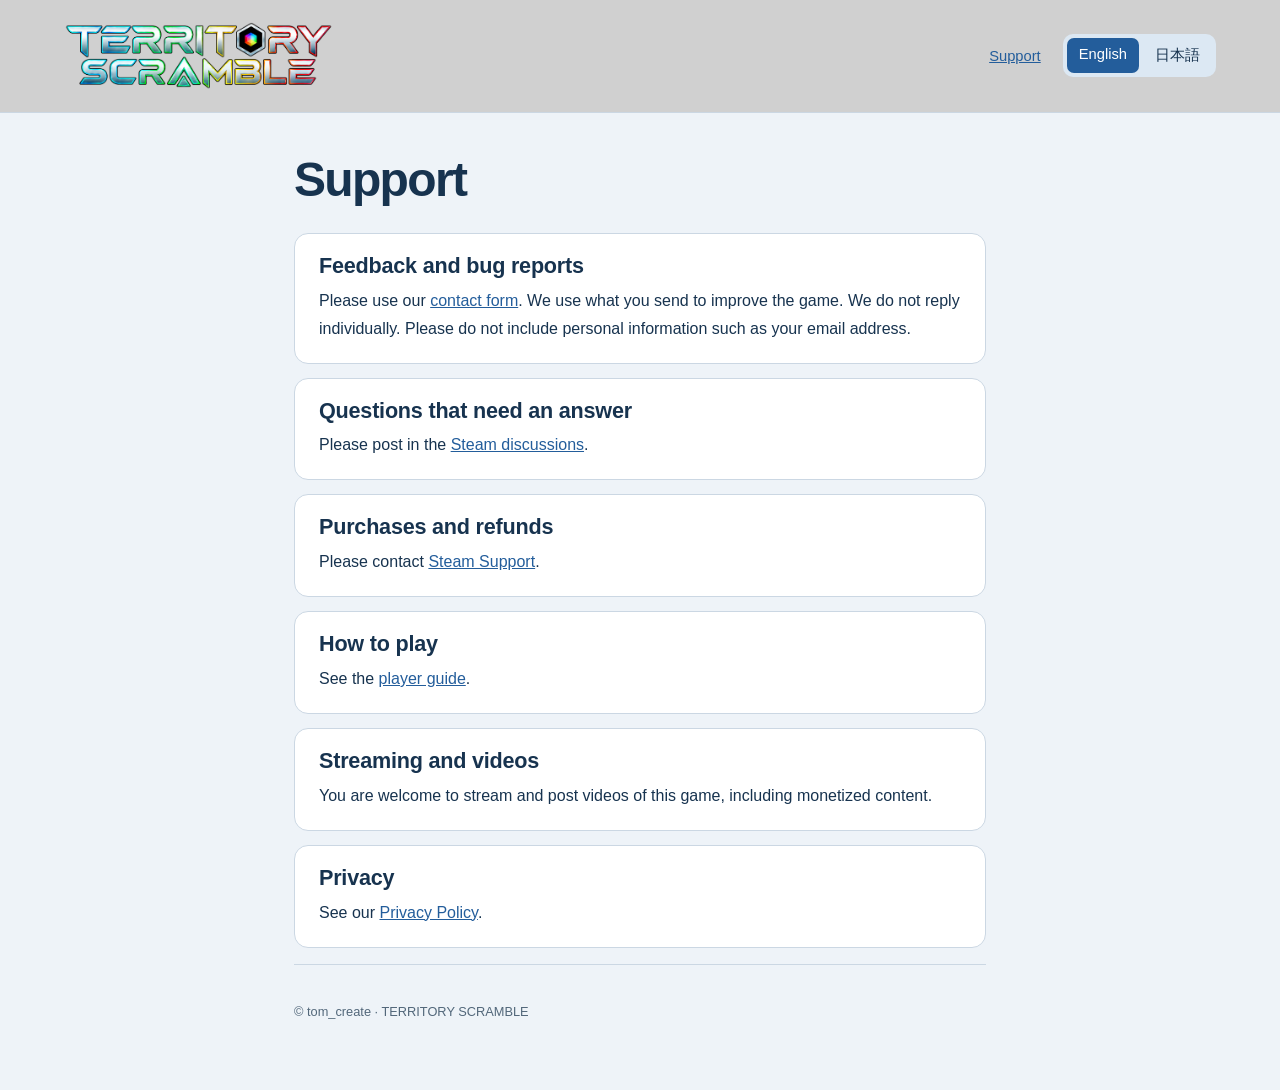
==== support/index.html @ 5dc8f44b "feat: add support and privacy policy pages Generated from the game repository (docs/legal/privacy-po" ====
<!doctype html>
<html lang="en">
<head>
  <meta charset="utf-8">
  <meta name="viewport" content="width=device-width,initial-scale=1">
  <meta name="description" content="Support for TERRITORY SCRAMBLE: feedback, bug reports, questions and privacy.">
  <meta name="color-scheme" content="light">
  <title>Support · Territory Scramble</title>
  <link rel="icon" href="../assets/title-logo.png" type="image/png">
  <link rel="stylesheet" href="../styles.css">
  <style>.doc{max-width:820px;margin:0 auto;padding:40px 5% 0}.doc h1{font-size:clamp(2rem,4vw,3rem)}.doc h2{font-size:1.35rem;letter-spacing:-.01em;margin-top:2.2em}.doc ul{line-height:1.75;padding-left:1.4em;margin:0 0 1em}.doc code{background:#dde8f2;padding:1px 6px;border-radius:5px}.doc .effective{color:var(--muted)}.doc a{overflow-wrap:anywhere}.doc .support-list{list-style:none;padding:0}.support-list li{background:var(--white);border:1px solid var(--line);border-radius:var(--radius);padding:20px 24px;margin-bottom:14px}.support-list h2{margin:0 0 .4em}.support-list p{margin:0}</style>
</head>
<body>
  <header class="site-header">
    <a href="../index.html" class="brand" aria-label="Player guide"><img src="../assets/title-logo.png" width="1280" height="321" alt="Territory Scramble"></a>
    <div class="edition"><a href="index.html">Support</a><nav class="language-switch" aria-label="Language"><a href="index.html" lang="en" hreflang="en" aria-current="page">English</a><a href="ja.html" lang="ja" hreflang="ja">日本語</a></nav></div>
  </header>
  <main class="doc">
    <h1>Support</h1>
    <ul class="support-list">
      <li><h2>Feedback and bug reports</h2><p>Please use our <a href="https://forms.gle/guhh2szr1DyuRirg9">contact form</a>. We use what you send to improve the game. We do not reply individually. Please do not include personal information such as your email address.</p></li>
      <li><h2>Questions that need an answer</h2><p>Please post in the <a href="https://steamcommunity.com/app/5186230/discussions/">Steam discussions</a>.</p></li>
      <li><h2>Purchases and refunds</h2><p>Please contact <a href="https://help.steampowered.com/">Steam Support</a>.</p></li>
      <li><h2>How to play</h2><p>See the <a href="../index.html">player guide</a>.</p></li>
      <li><h2>Streaming and videos</h2><p>You are welcome to stream and post videos of this game, including monetized content.</p></li>
      <li><h2>Privacy</h2><p>See our <a href="privacy.html">Privacy Policy</a>.</p></li>
    </ul>
    <footer class="page-footer"><p>© tom_create · TERRITORY SCRAMBLE</p></footer>
  </main>
</body>
</html>
---- styles.css ----
:root{--paper:#eef3f8;--white:#fff;--ink:#17334f;--muted:#52677a;--line:#cbd7e3;--blue:#235d9b;--red:#af372f;--green:#236141;--radius:14px;font-family:"Segoe UI",Tahoma,sans-serif;color:var(--ink);background:var(--paper);font-synthesis:none;scroll-behavior:smooth;scroll-padding-top:100px}
*{box-sizing:border-box}body{margin:0}button,a{-webkit-tap-highlight-color:transparent}a{color:var(--blue)}a:hover{text-decoration-thickness:2px}button{font:inherit}button,a,summary{touch-action:manipulation}:focus-visible{outline:3px solid #d08416;outline-offset:5px}img{max-width:100%;height:auto;display:block}p{line-height:1.75;margin:0 0 1em}h1,h2,h3{line-height:1.12;letter-spacing:-.035em;margin:0 0 .55em}h1{font-size:clamp(2.8rem,5.2vw,5.2rem);font-weight:750}h2{font-size:clamp(1.8rem,3vw,2.7rem);font-weight:700}h3{font-size:2.2rem}figure{margin:0}button{cursor:pointer}section{scroll-margin-top:22px}.site-header{min-height:100px;max-width:1510px;margin:auto;display:flex;align-items:center;justify-content:space-between;padding:22px 5%;gap:24px;border-bottom:1px solid var(--line)}.brand{width:270px;flex-shrink:0}.edition{display:flex;align-items:center;gap:22px;font-size:.92rem}.language{background:#dce8f3;padding:7px 13px;border-radius:30px}.page-layout{max-width:1510px;margin:0 auto;display:grid;grid-template-columns:220px minmax(0,1fr);gap:50px;padding:0 5%}.contents{position:sticky;top:30px;align-self:start;padding-top:52px;font-size:.93rem}.contents-title{font-weight:700;color:var(--muted);margin-bottom:18px}.contents nav{display:flex;flex-direction:column;gap:5px}.contents nav a{padding:12px 14px;text-decoration:none;color:var(--ink);border-left:3px solid transparent;border-radius:0 8px 8px 0}.contents nav a:hover,.contents nav a[aria-current]{background:#dde8f2;border-left-color:var(--blue)}.edition-note{margin:38px 0 0 16px;font-size:.8rem;color:var(--muted)}.edition-note p{margin-top:8px}.prototype-dot{display:inline-block;width:7px;height:7px;border-radius:50%;background:#a36b1e;margin-right:7px}main{min-width:0}.chapter-intro{padding:64px 0 36px}.chapter-label{color:var(--blue);font-size:1rem;font-weight:600;margin-bottom:15px}.lead{font-size:1.2rem;line-height:1.7;max-width:620px}.rule-switch{display:flex;align-items:center;flex-wrap:wrap;gap:6px;font-size:.9rem;margin-top:26px}.switch-icon{display:inline-block;width:28px;height:16px;background:var(--green);border-radius:12px;margin-right:6px;position:relative}.switch-icon:after{content:"";position:absolute;border-radius:50%;background:#fff;width:10px;height:10px;right:3px;top:3px}.comparison{background:var(--white);border:1px solid var(--line);border-radius:var(--radius);overflow:hidden;box-shadow:0 14px 36px #193b5910}.comparison-toolbar{display:flex;align-items:center;justify-content:space-between;gap:12px;padding:13px 18px}.state-buttons{display:flex;padding:4px;background:var(--paper);border-radius:9px;gap:4px}.state-buttons button{border:0;background:transparent;border-radius:6px;color:var(--muted);padding:9px 22px;font-weight:600}.state-buttons button[aria-pressed=true]{background:var(--blue);color:#fff}.example-label{font-size:.85rem;color:var(--red);font-weight:600}.image-button{display:block;width:100%;padding:0;border:0;position:relative;background:#15283b;border-radius:10px;overflow:hidden;text-align:left}.comparison-image{border-radius:0}.image-button img{width:100%;object-fit:cover}.zoom-label{position:absolute;bottom:14px;right:14px;background:#102c45e8;color:white;font-size:.75rem;padding:7px 10px;border:1px solid #ffffff50;border-radius:6px}.comparison figcaption{padding:20px 25px;line-height:1.65;font-size:.95rem;min-height:94px}.comparison figcaption strong{display:block;margin-bottom:3px}.steps{list-style:none;padding:32px 0 10px;margin:0;display:grid;grid-template-columns:repeat(3,1fr);gap:26px}.step-number{width:33px;height:33px;display:grid;place-items:center;background:var(--blue);color:white;clip-path:polygon(25% 0,75% 0,100% 50%,75% 100%,25% 100%,0 50%);margin-bottom:16px;font-weight:700}.steps h2{font-size:1.15rem;letter-spacing:-.02em;line-height:1.3}.steps p{font-size:.92rem;color:var(--muted);line-height:1.7}.tip{padding:18px 22px;border-left:4px solid var(--blue);background:#e0eaf4;border-radius:0 9px 9px 0;font-size:.96rem}.chapter{padding-top:68px}.section-heading{margin-bottom:30px}.section-heading p{max-width:630px;color:var(--muted)}.section-heading .chapter-label{color:var(--blue)}.rule-table-wrap{overflow-x:auto;margin-bottom:22px}.rule-table{border-collapse:collapse;width:100%;font-size:.9rem;line-height:1.65;text-align:left;background:white;border-radius:10px;overflow:hidden}.rule-table th,.rule-table td{padding:17px 18px;border-bottom:1px solid var(--line);vertical-align:top}.rule-table thead{background:#dde8f2;color:var(--ink);font-size:.83rem}.rule-table tbody th{width:29%;font-weight:600}.yes{font-weight:600;color:var(--green)}.no{font-weight:600;color:var(--muted)}details{border-bottom:1px solid var(--line)}summary{cursor:pointer;list-style:none;padding:20px 34px 20px 0;font-weight:600;line-height:1.5;position:relative}summary::-webkit-details-marker{display:none}summary:after{content:"+";position:absolute;right:4px;top:18px;font-size:1.5rem;font-weight:400;color:var(--blue)}details[open] summary:after{content:"−"}.details-body{max-width:730px;color:var(--muted);font-size:.96rem;padding:0 26px 10px 0}.item{display:grid;grid-template-columns:1fr 1fr;align-items:center;gap:34px;padding:30px 0 34px;border-top:1px solid var(--line)}.item figure figcaption{font-size:.8rem;color:var(--muted);padding-top:9px}.item-copy p{font-size:.96rem}.item-category{font-size:.82rem!important;color:var(--blue);font-weight:600;margin-bottom:9px}.item-copy h3{margin-bottom:15px}.stats{margin:24px 0;display:flex;flex-wrap:wrap;gap:17px 23px}.stats div{min-width:85px}.stats dt{font-size:.75rem;color:var(--muted);margin-bottom:5px}.stats dd{margin:0;font-size:1.2rem;font-weight:650}.field-note{font-size:.87rem!important;color:var(--muted);line-height:1.65}.field-note strong{color:var(--ink)}.scope-note{font-size:.87rem;padding:17px 20px;background:#dfe8f0;border-radius:8px}.questions{padding-bottom:65px}.page-footer{border-top:1px solid var(--line);padding:36px 0 55px;font-size:.8rem;color:var(--muted)}.page-footer img{width:180px;margin-bottom:22px}.page-footer p{max-width:670px;line-height:1.65}.page-footer a{display:inline-block;margin-top:5px}.skip-link{position:fixed;left:15px;top:-80px;z-index:30;background:white;padding:12px}.skip-link:focus{top:15px}.sr-only{position:absolute;width:1px;height:1px;overflow:hidden;clip:rect(0,0,0,0)}dialog{width:min(1400px,96vw);max-height:95vh;border:0;padding:12px;background:#102337;color:white;border-radius:12px}dialog::backdrop{background:#061320e8}dialog img{max-height:78vh;width:100%;object-fit:contain}.close-viewer{display:block;margin:0 0 12px auto;padding:9px 16px;border:1px solid #ffffff60;border-radius:6px;background:transparent;color:white}.close-viewer span{padding-left:12px}.viewer-caption{margin:12px 6px 3px;font-size:.9rem}.no-script{padding:20px}
@media(min-width:1500px){.page-layout{gap:70px;grid-template-columns:240px minmax(0,1fr)}}
@media(max-width:1050px){.page-layout{grid-template-columns:170px minmax(0,1fr);gap:28px;padding:0 4%}.site-header{padding-inline:4%}.contents nav a{padding:10px 8px}.item{gap:22px}.steps{gap:17px}.stats{gap:15px}.rule-table th,.rule-table td{padding:14px 12px}}
@media(max-width:760px){:root{scroll-padding-top:78px}.site-header{min-height:80px;padding:18px 5%}.brand{width:210px}.edition{font-size:.8rem}.edition>span:first-child{display:none}.page-layout{display:block;padding:0 5%}.contents{padding:0;margin:0 -5.56%;background:var(--paper);top:0;z-index:10;border-bottom:1px solid var(--line)}.contents-title,.edition-note{display:none}.contents nav{flex-direction:row;overflow-x:auto;padding:8px 5%;gap:8px;scrollbar-width:thin}.contents nav a{white-space:nowrap;font-size:.8rem;padding:9px 10px;border-left:0;border-bottom:2px solid transparent;border-radius:6px}.contents nav a:hover,.contents nav a[aria-current]{border-bottom-color:var(--blue)}.chapter-intro{padding-top:40px}.lead{font-size:1.08rem}.comparison-toolbar{padding:10px}.state-buttons button{padding:8px 16px}.example-label{font-size:.74rem}.comparison figcaption{padding:17px 18px;font-size:.88rem;min-height:117px}.steps{grid-template-columns:1fr;gap:17px;padding-top:27px}.steps li{display:grid;grid-template-columns:33px 1fr;column-gap:14px}.step-number{grid-row:span 2}.steps h2{margin:3px 0 7px}.steps p{grid-column:2;margin:0}.tip{margin-top:22px}.chapter{padding-top:48px}.rule-table{font-size:.8rem;min-width:460px}.rule-table th,.rule-table td{padding:13px 10px}.item{grid-template-columns:1fr;padding:25px 0;gap:19px}.item figure{max-width:560px}.item h3{font-size:1.8rem}.item-copy>p{max-width:600px}.stats{gap:28px;margin:20px 0}.item-copy .field-note{margin-bottom:0}.section-heading{margin-bottom:24px}.zoom-label{font-size:.65rem;padding:6px 8px;bottom:9px;right:9px}summary{font-size:.91rem}.page-footer{padding-bottom:35px}}
@media(prefers-reduced-motion:reduce){:root{scroll-behavior:auto}}
@media print{body{background:white}.contents,.site-header,.zoom-label,.state-buttons,.skip-link,dialog{display:none}.page-layout{display:block;padding:0}main{max-width:100%}.chapter-intro{padding-top:0}h1{font-size:34pt}.chapter{padding-top:25px}.comparison,.item{break-inside:avoid;box-shadow:none}details .details-body{display:block!important}details{break-inside:avoid}.comparison-image{width:80%;margin:auto}.page-footer{font-size:9pt}}
.language-switch{display:flex;gap:4px;padding:4px;background:#dce8f3;border-radius:10px;white-space:nowrap}
.language-switch a{display:block;padding:8px 12px;border-radius:7px;text-decoration:none;color:var(--ink)}
.language-switch a[aria-current="page"]{background:var(--blue);color:white}
html:lang(ja){font-family:"Yu Gothic UI","Meiryo","Segoe UI",sans-serif}
html:lang(ja) h1,html:lang(ja) h2,html:lang(ja) h3{line-height:1.35;letter-spacing:0}
html:lang(ja) h1{font-size:clamp(2rem,4.4vw,4.3rem)}
html:lang(ja) h2{font-size:clamp(1.6rem,2.5vw,2.3rem)}
html:lang(ja) .steps h2{font-size:1.1rem}
@media(max-width:760px){.site-header{flex-wrap:wrap;gap:12px}.site-header .brand{width:min(210px,100%)}.site-header .edition{margin-left:auto}.language-switch a{padding:8px 10px}}
@media print{.language-switch{display:none}}

.guide-capture{margin:24px 0 30px}.guide-capture figcaption{font-size:.85rem;color:var(--muted);line-height:1.65;padding-top:10px}.capture-pair{display:grid;grid-template-columns:1fr 1fr;gap:22px}.capture-pair .guide-capture{margin-top:0}.guide-subheading{font-size:1.5rem;margin-top:36px;line-height:1.4}.instruction-list{padding-left:1.5em;line-height:1.85}.instruction-list li{padding:0 0 14px 6px}.instruction-list li::marker{color:var(--blue);font-weight:700}@media(max-width:760px){.capture-pair{grid-template-columns:1fr;gap:0}.guide-subheading{font-size:1.3rem}}

#controls kbd{display:inline-block;min-width:1.7em;padding:1px 5px;border:1px solid #b7cada;border-bottom-width:2px;border-radius:4px;background:#fff;font:inherit;font-size:.9em;text-align:center;white-space:nowrap}#controls caption{text-align:left;padding:0 0 12px;color:var(--muted);line-height:1.6}
.site-header{background:#d0d0d0}
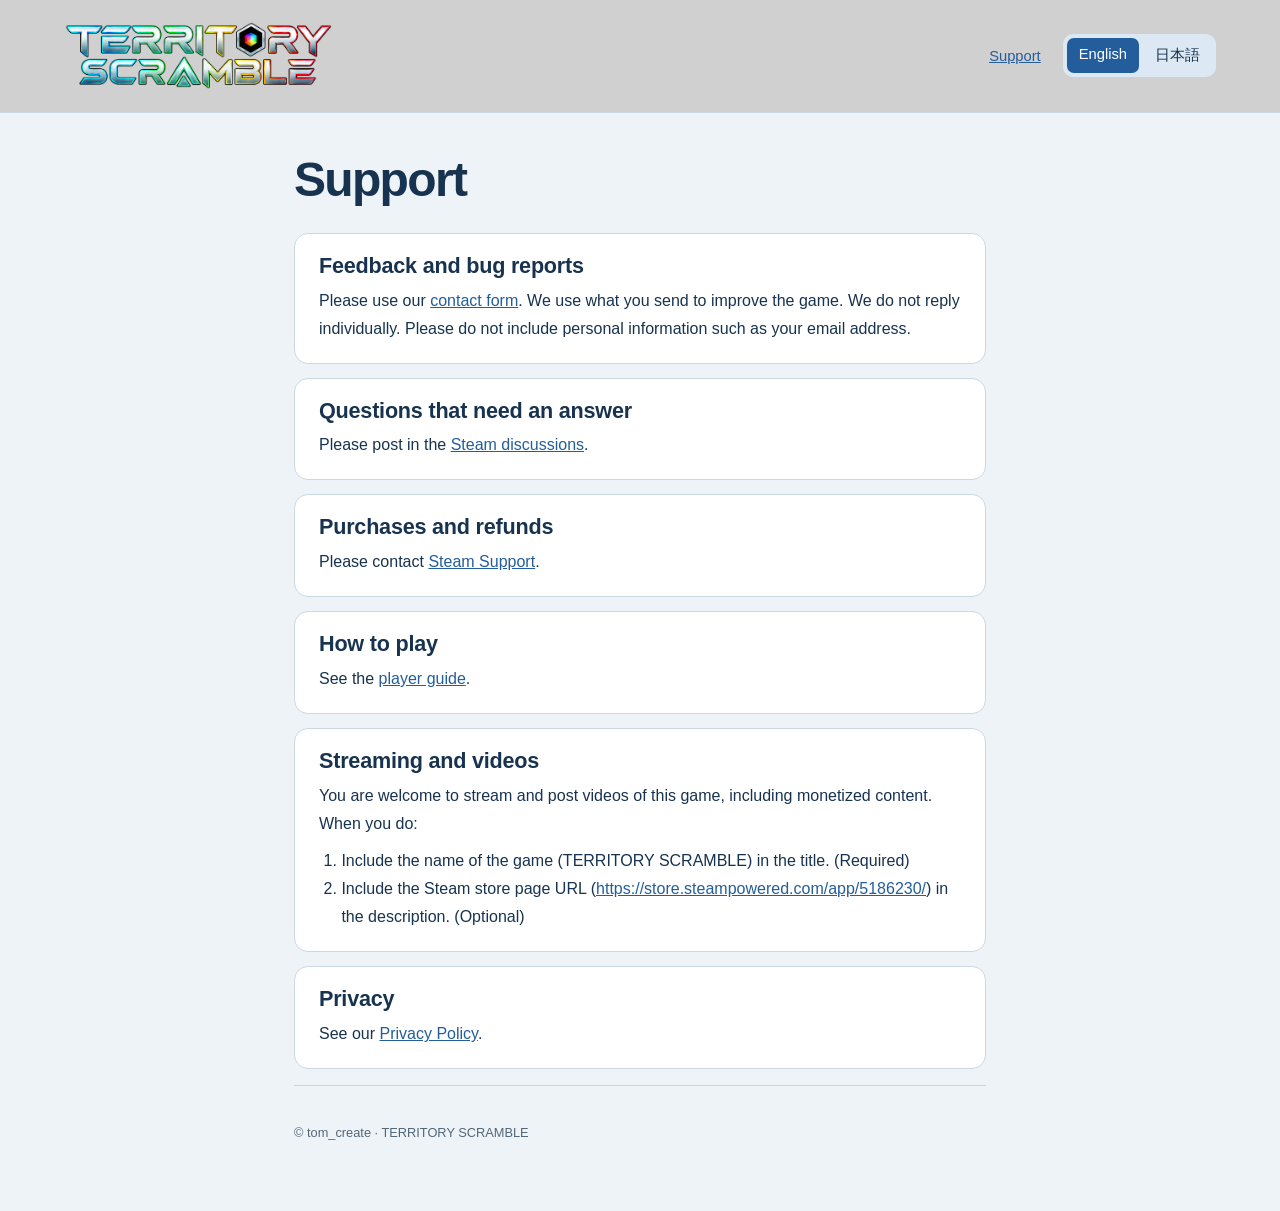
==== commit 75cf90c6: "style: fit policy titles on one line; add streaming conditions Co-Authored-By: Claude Opus 5.5 <nore" ====
--- a/support/index.html
+++ b/support/index.html
@@ -8,7 +8,7 @@
   <title>Support · Territory Scramble</title>
   <link rel="icon" href="../assets/title-logo.png" type="image/png">
   <link rel="stylesheet" href="../styles.css">
-  <style>.doc{max-width:820px;margin:0 auto;padding:40px 5% 0}.doc h1{font-size:clamp(2rem,4vw,3rem)}.doc h2{font-size:1.35rem;letter-spacing:-.01em;margin-top:2.2em}.doc ul{line-height:1.75;padding-left:1.4em;margin:0 0 1em}.doc code{background:#dde8f2;padding:1px 6px;border-radius:5px}.doc .effective{color:var(--muted)}.doc a{overflow-wrap:anywhere}.doc .support-list{list-style:none;padding:0}.support-list li{background:var(--white);border:1px solid var(--line);border-radius:var(--radius);padding:20px 24px;margin-bottom:14px}.support-list h2{margin:0 0 .4em}.support-list p{margin:0}</style>
+  <style>.doc{max-width:820px;margin:0 auto;padding:40px 5% 0}.doc h1{font-size:clamp(2rem,4vw,3rem)}.doc h1.policy-title{font-size:clamp(1.3rem,3.4vw,2rem);letter-spacing:-.01em}.support-list ol{line-height:1.75;margin:.6em 0 0;padding-left:1.4em}main.doc h2{font-size:1.35rem;letter-spacing:-.01em;margin-top:2.2em}.doc ul{line-height:1.75;padding-left:1.4em;margin:0 0 1em}.doc code{background:#dde8f2;padding:1px 6px;border-radius:5px}.doc .effective{color:var(--muted)}.doc a{overflow-wrap:anywhere}.doc .support-list{list-style:none;padding:0}.support-list > li{background:var(--white);border:1px solid var(--line);border-radius:var(--radius);padding:20px 24px;margin-bottom:14px}main.doc .support-list h2{margin:0 0 .4em}.support-list p{margin:0}</style>
 </head>
 <body>
   <header class="site-header">
@@ -22,7 +22,7 @@
       <li><h2>Questions that need an answer</h2><p>Please post in the <a href="https://steamcommunity.com/app/5186230/discussions/">Steam discussions</a>.</p></li>
       <li><h2>Purchases and refunds</h2><p>Please contact <a href="https://help.steampowered.com/">Steam Support</a>.</p></li>
       <li><h2>How to play</h2><p>See the <a href="../index.html">player guide</a>.</p></li>
-      <li><h2>Streaming and videos</h2><p>You are welcome to stream and post videos of this game, including monetized content.</p></li>
+      <li><h2>Streaming and videos</h2><p>You are welcome to stream and post videos of this game, including monetized content. When you do:</p><ol><li>Include the name of the game (TERRITORY SCRAMBLE) in the title. (Required)</li><li>Include the Steam store page URL (<a href="https://store.steampowered.com/app/5186230/">https://store.steampowered.com/app/5186230/</a>) in the description. (Optional)</li></ol></li>
       <li><h2>Privacy</h2><p>See our <a href="privacy.html">Privacy Policy</a>.</p></li>
     </ul>
     <footer class="page-footer"><p>© tom_create · TERRITORY SCRAMBLE</p></footer>
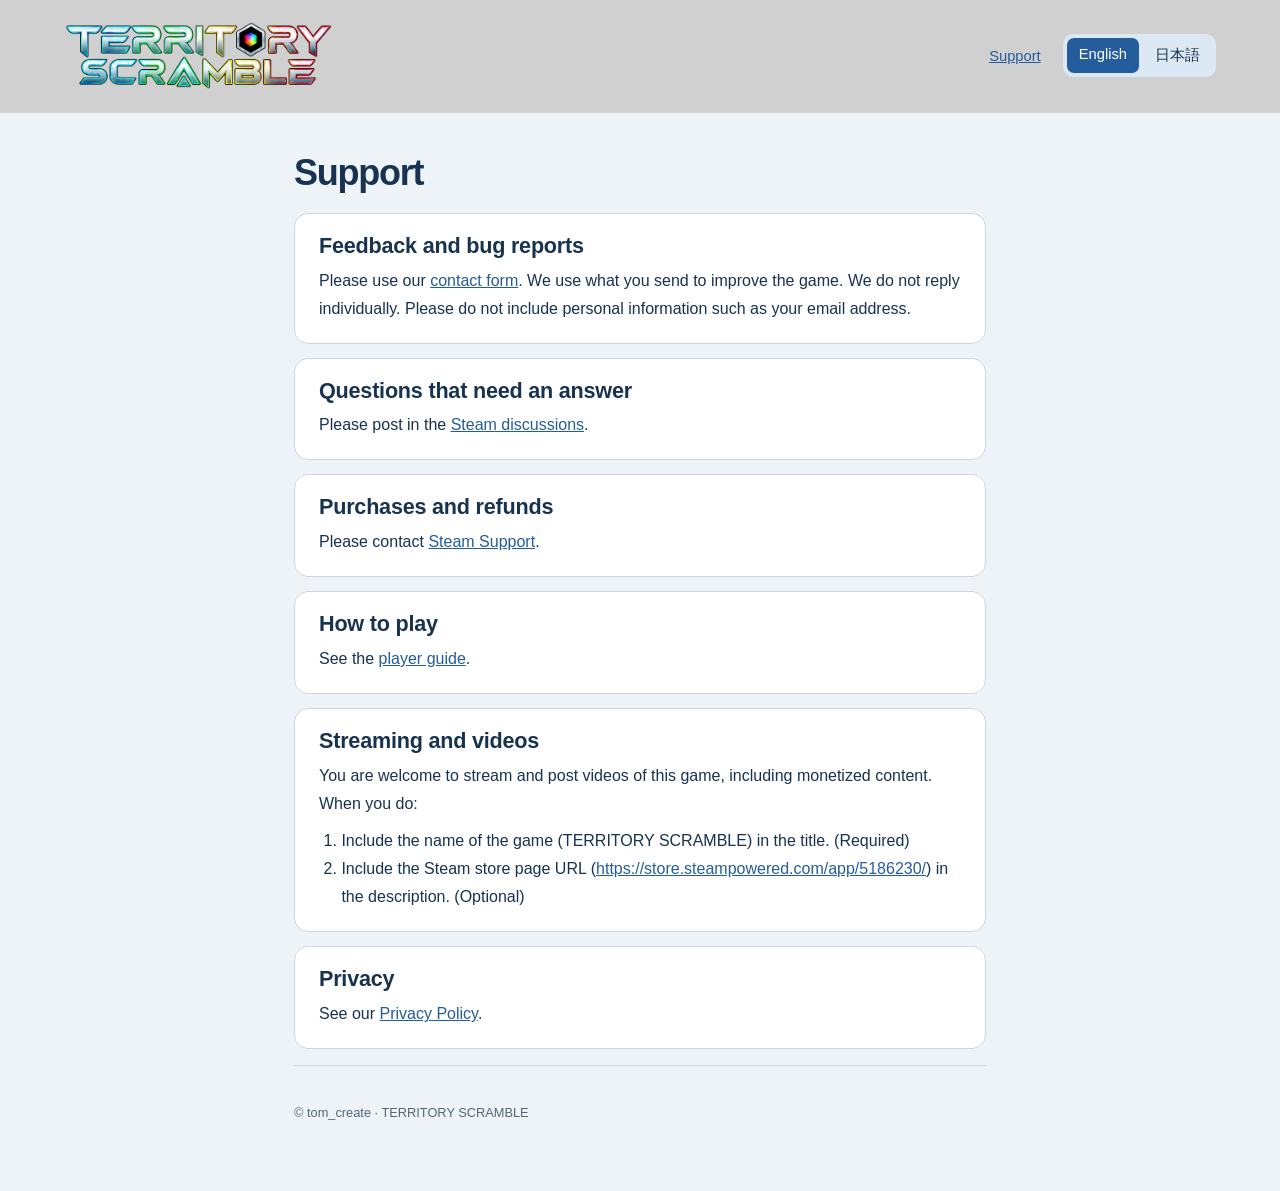
==== commit ed3bf94b: "style: smaller support page heading Co-Authored-By: Claude Opus 5.5 <noreply@anthropic.com>" ====
--- a/support/index.html
+++ b/support/index.html
@@ -8,7 +8,7 @@
   <title>Support · Territory Scramble</title>
   <link rel="icon" href="../assets/title-logo.png" type="image/png">
   <link rel="stylesheet" href="../styles.css">
-  <style>.doc{max-width:820px;margin:0 auto;padding:40px 5% 0}.doc h1{font-size:clamp(2rem,4vw,3rem)}.doc h1.policy-title{font-size:clamp(1.3rem,3.4vw,2rem);letter-spacing:-.01em}.support-list ol{line-height:1.75;margin:.6em 0 0;padding-left:1.4em}main.doc h2{font-size:1.35rem;letter-spacing:-.01em;margin-top:2.2em}.doc ul{line-height:1.75;padding-left:1.4em;margin:0 0 1em}.doc code{background:#dde8f2;padding:1px 6px;border-radius:5px}.doc .effective{color:var(--muted)}.doc a{overflow-wrap:anywhere}.doc .support-list{list-style:none;padding:0}.support-list > li{background:var(--white);border:1px solid var(--line);border-radius:var(--radius);padding:20px 24px;margin-bottom:14px}main.doc .support-list h2{margin:0 0 .4em}.support-list p{margin:0}</style>
+  <style>.doc{max-width:820px;margin:0 auto;padding:40px 5% 0}.doc h1{font-size:clamp(2rem,4vw,3rem)}main.doc h1.support-title{font-size:clamp(1.6rem,3.2vw,2.25rem)}.doc h1.policy-title{font-size:clamp(1.3rem,3.4vw,2rem);letter-spacing:-.01em}.support-list ol{line-height:1.75;margin:.6em 0 0;padding-left:1.4em}main.doc h2{font-size:1.35rem;letter-spacing:-.01em;margin-top:2.2em}.doc ul{line-height:1.75;padding-left:1.4em;margin:0 0 1em}.doc code{background:#dde8f2;padding:1px 6px;border-radius:5px}.doc .effective{color:var(--muted)}.doc a{overflow-wrap:anywhere}.doc .support-list{list-style:none;padding:0}.support-list > li{background:var(--white);border:1px solid var(--line);border-radius:var(--radius);padding:20px 24px;margin-bottom:14px}main.doc .support-list h2{margin:0 0 .4em}.support-list p{margin:0}</style>
 </head>
 <body>
   <header class="site-header">
@@ -16,7 +16,7 @@
     <div class="edition"><a href="index.html">Support</a><nav class="language-switch" aria-label="Language"><a href="index.html" lang="en" hreflang="en" aria-current="page">English</a><a href="ja.html" lang="ja" hreflang="ja">日本語</a></nav></div>
   </header>
   <main class="doc">
-    <h1>Support</h1>
+    <h1 class="support-title">Support</h1>
     <ul class="support-list">
       <li><h2>Feedback and bug reports</h2><p>Please use our <a href="https://forms.gle/guhh2szr1DyuRirg9">contact form</a>. We use what you send to improve the game. We do not reply individually. Please do not include personal information such as your email address.</p></li>
       <li><h2>Questions that need an answer</h2><p>Please post in the <a href="https://steamcommunity.com/app/5186230/discussions/">Steam discussions</a>.</p></li>
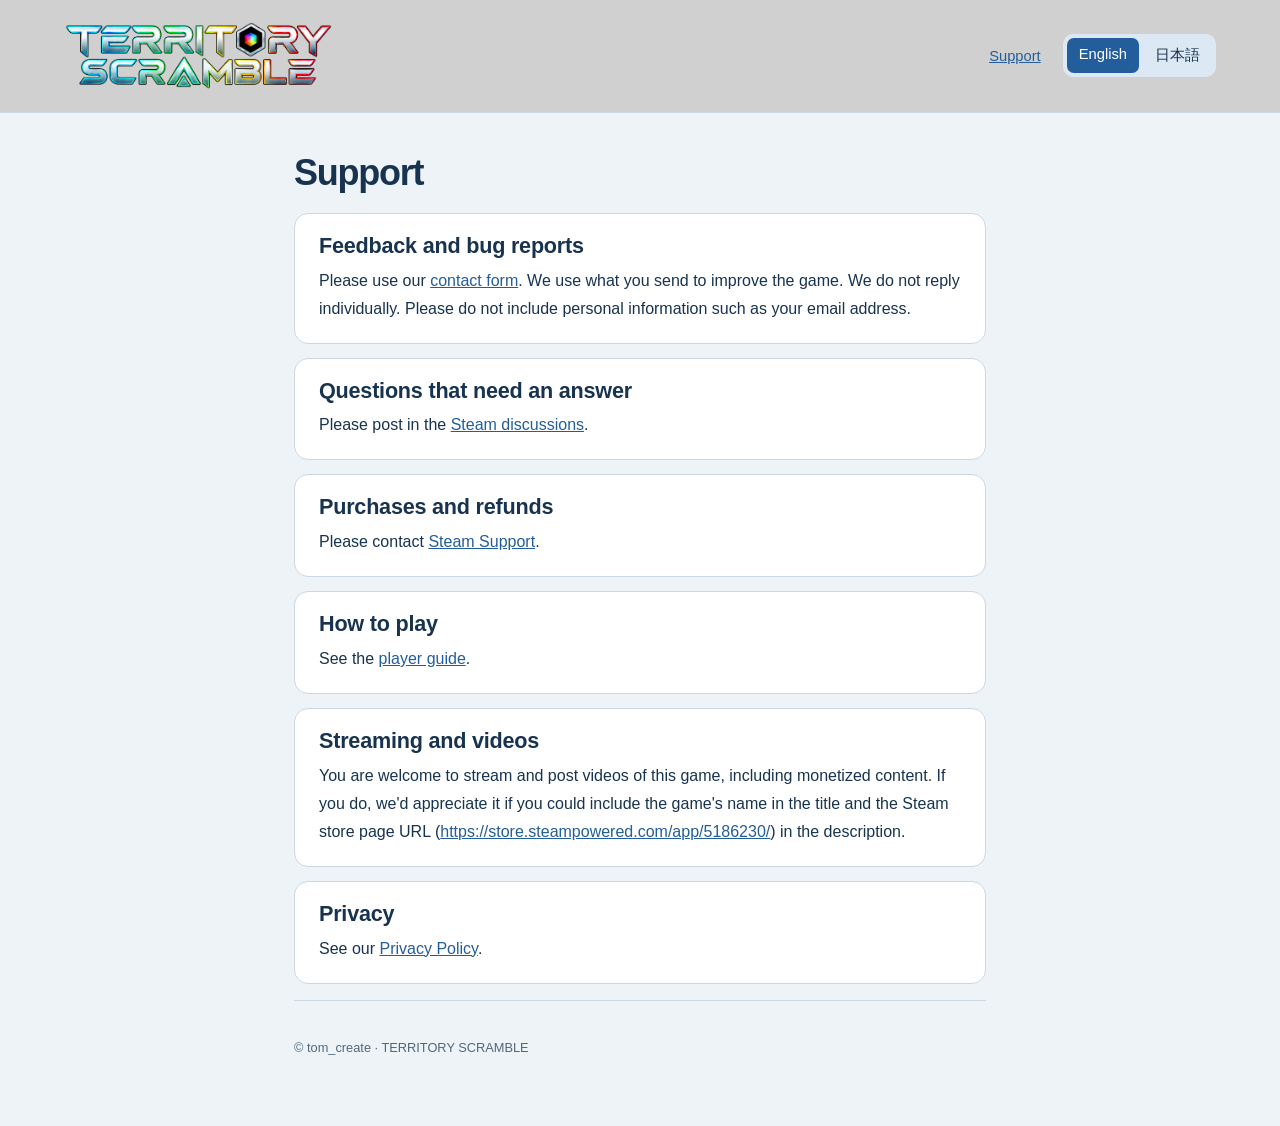
==== commit 5b9c84e8: "docs: make streaming credit a request rather than a requirement (support page) Co-Authored-By: Claud" ====
--- a/support/index.html
+++ b/support/index.html
@@ -22,7 +22,7 @@
       <li><h2>Questions that need an answer</h2><p>Please post in the <a href="https://steamcommunity.com/app/5186230/discussions/">Steam discussions</a>.</p></li>
       <li><h2>Purchases and refunds</h2><p>Please contact <a href="https://help.steampowered.com/">Steam Support</a>.</p></li>
       <li><h2>How to play</h2><p>See the <a href="../index.html">player guide</a>.</p></li>
-      <li><h2>Streaming and videos</h2><p>You are welcome to stream and post videos of this game, including monetized content. When you do:</p><ol><li>Include the name of the game (TERRITORY SCRAMBLE) in the title. (Required)</li><li>Include the Steam store page URL (<a href="https://store.steampowered.com/app/5186230/">https://store.steampowered.com/app/5186230/</a>) in the description. (Optional)</li></ol></li>
+      <li><h2>Streaming and videos</h2><p>You are welcome to stream and post videos of this game, including monetized content. If you do, we'd appreciate it if you could include the game's name in the title and the Steam store page URL (<a href="https://store.steampowered.com/app/5186230/">https://store.steampowered.com/app/5186230/</a>) in the description.</p></li>
       <li><h2>Privacy</h2><p>See our <a href="privacy.html">Privacy Policy</a>.</p></li>
     </ul>
     <footer class="page-footer"><p>© tom_create · TERRITORY SCRAMBLE</p></footer>
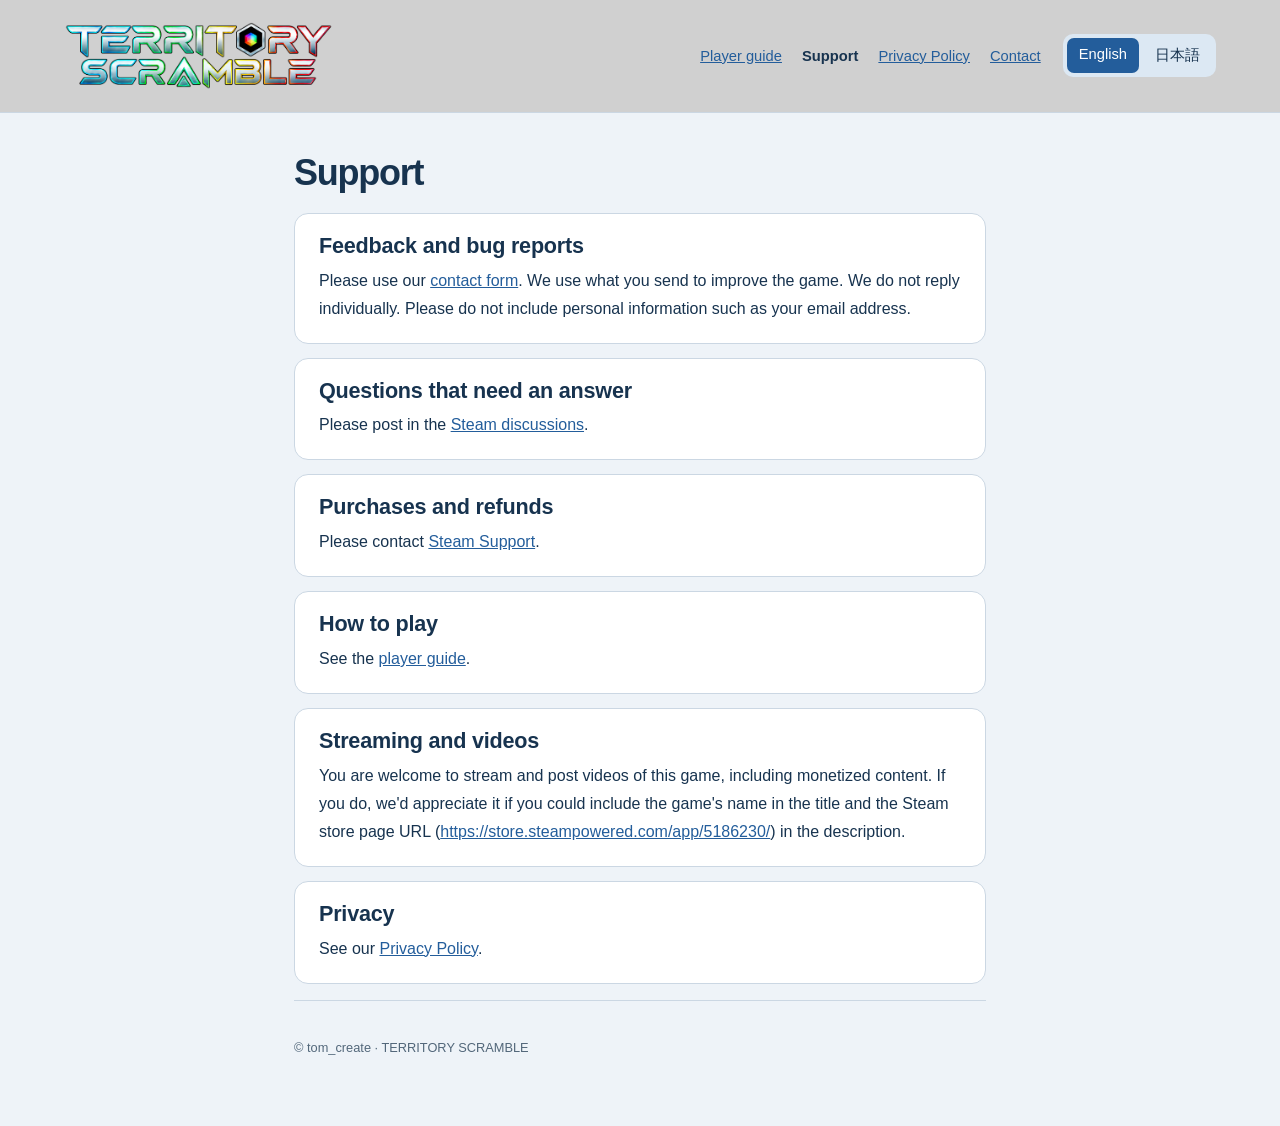
==== commit 9836a546: "style: add site navigation to guide, support and privacy headers Player guide / Support / Privacy Po" ====
--- a/support/index.html
+++ b/support/index.html
@@ -13,7 +13,7 @@
 <body>
   <header class="site-header">
     <a href="../index.html" class="brand" aria-label="Player guide"><img src="../assets/title-logo.png" width="1280" height="321" alt="Territory Scramble"></a>
-    <div class="edition"><a href="index.html">Support</a><nav class="language-switch" aria-label="Language"><a href="index.html" lang="en" hreflang="en" aria-current="page">English</a><a href="ja.html" lang="ja" hreflang="ja">日本語</a></nav></div>
+    <div class="edition"><nav class="site-nav" aria-label="Site"><a href="../index.html">Player guide</a><a href="index.html" aria-current="page">Support</a><a href="privacy.html">Privacy Policy</a><a href="https://forms.gle/guhh2szr1DyuRirg9">Contact</a></nav><nav class="language-switch" aria-label="Language"><a href="index.html" lang="en" hreflang="en" aria-current="page">English</a><a href="ja.html" lang="ja" hreflang="ja">日本語</a></nav></div>
   </header>
   <main class="doc">
     <h1 class="support-title">Support</h1>
--- a/styles.css
+++ b/styles.css
@@ -20,3 +20,6 @@
 
 #controls kbd{display:inline-block;min-width:1.7em;padding:1px 5px;border:1px solid #b7cada;border-bottom-width:2px;border-radius:4px;background:#fff;font:inherit;font-size:.9em;text-align:center;white-space:nowrap}#controls caption{text-align:left;padding:0 0 12px;color:var(--muted);line-height:1.6}
 .site-header{background:#d0d0d0}
+.site-nav{display:flex;flex-wrap:wrap;justify-content:flex-end;gap:6px 20px}.site-nav a{white-space:nowrap}.site-nav a[aria-current="page"]{color:var(--ink);font-weight:700;text-decoration:none}
+@media(max-width:1100px){.site-header{flex-wrap:wrap;row-gap:12px}.site-header .edition{display:contents}.site-header .language-switch{margin-left:auto}.site-nav{order:1;flex-basis:100%}}
+@media(max-width:760px){.site-nav{gap:4px 14px}}
